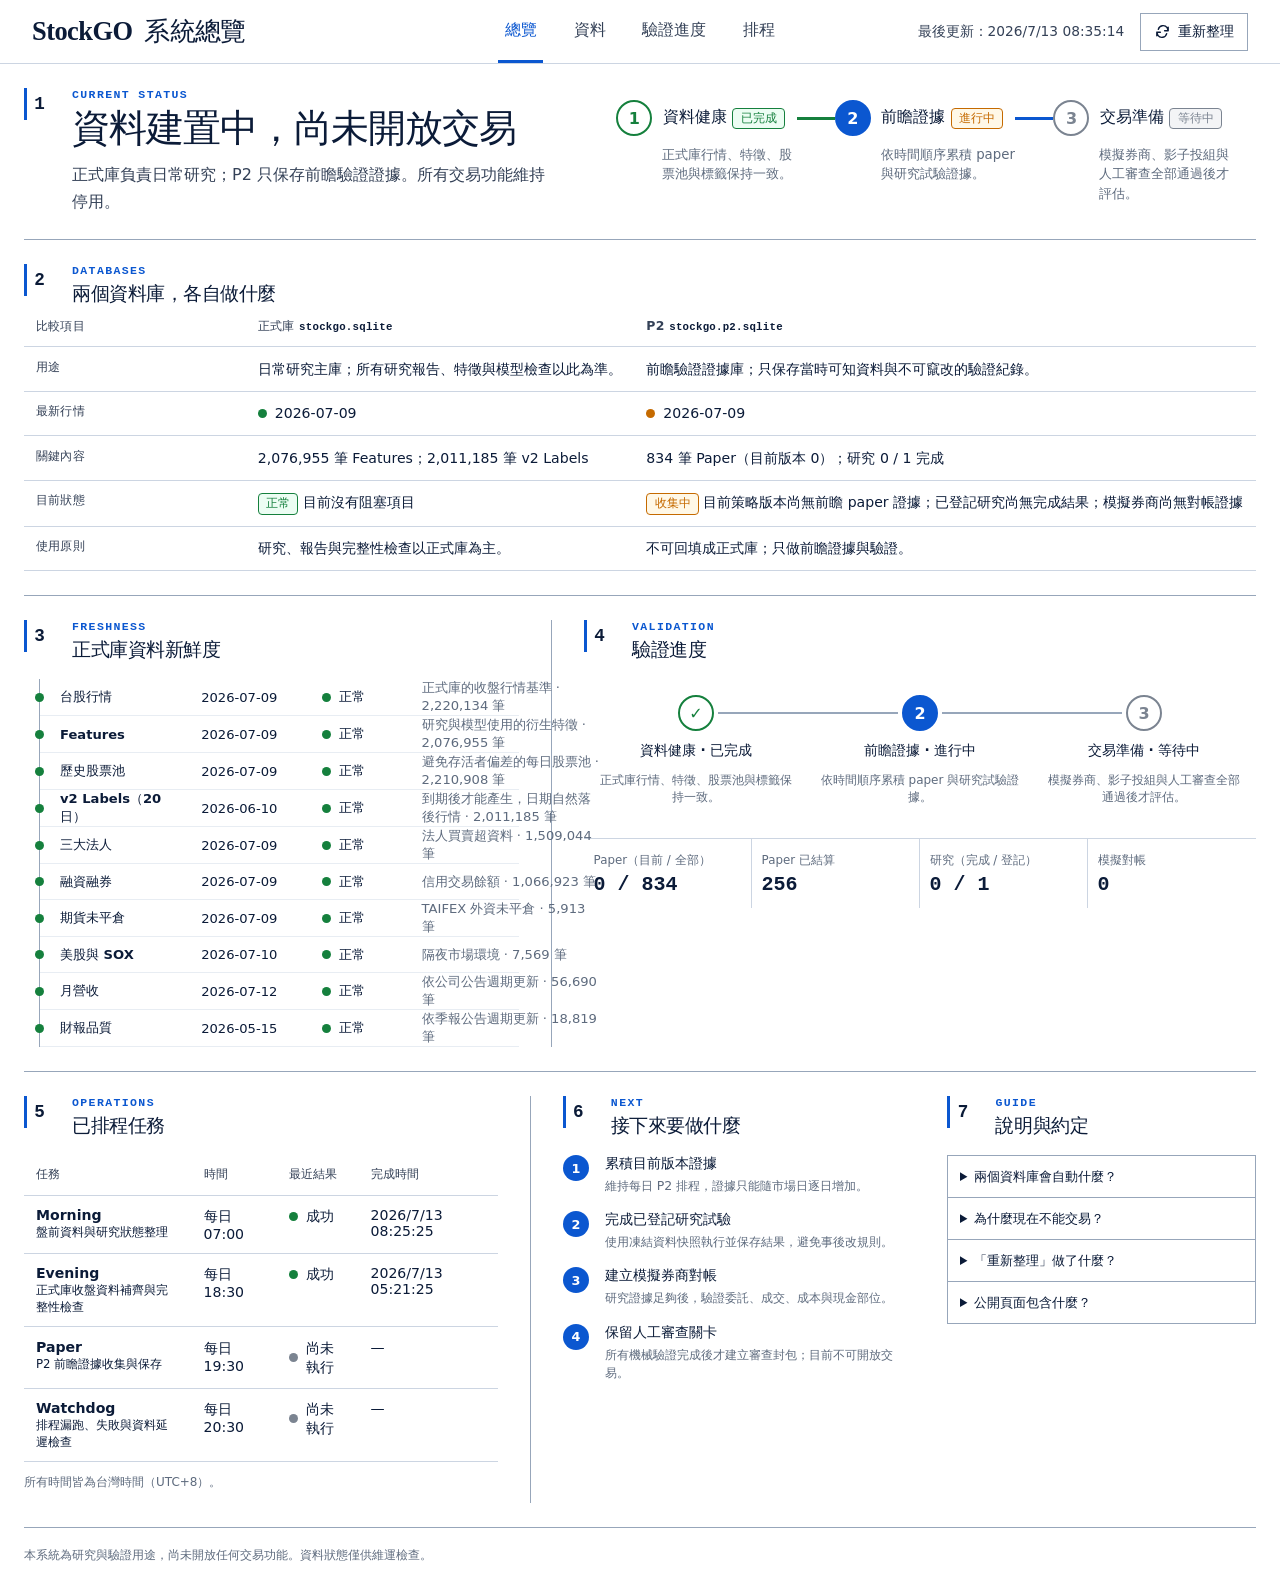
==== index.html @ 458c251a "publish StockGO aggregate status dashboard" ====
<!doctype html>
<html lang="zh-Hant">
<head>
  <meta charset="utf-8">
  <meta name="viewport" content="width=device-width, initial-scale=1">
  <meta name="color-scheme" content="light">
  <meta name="robots" content="noindex,nofollow">
  <meta http-equiv="Content-Security-Policy" content="default-src 'self'; script-src 'self'; style-src 'self'; img-src 'self' data:; object-src 'none'; base-uri 'none'">
  <meta name="description" content="StockGO 資料、驗證與排程狀態總覽。">
  <title>StockGO 系統總覽</title>
  <link rel="stylesheet" href="styles.css">
</head>
<body>
  <header class="site-header">
    <a class="brand" href="#top" aria-label="回到頂端">StockGO <span>系統總覽</span></a>
    <nav aria-label="頁面導覽">
      <a class="active" href="#overview">總覽</a>
      <a href="#data">資料</a>
      <a href="#validation">驗證進度</a>
      <a href="#schedule">排程</a>
    </nav>
    <div class="header-meta">
      <span id="updated-at">最後更新：讀取中</span>
      <button id="reload" type="button" aria-label="重新整理頁面">
        <svg viewBox="0 0 24 24" aria-hidden="true"><path d="M20 6v5h-5M4 18v-5h5M6.1 9A7 7 0 0 1 18.5 6.5L20 11M4 13l1.5 4.5A7 7 0 0 0 17.9 15"/></svg>
        重新整理
      </button>
    </div>
  </header>

  <main id="top">
    <section id="overview" class="hero section-rule" aria-labelledby="headline">
      <div class="hero-copy">
        <p class="section-number">1</p>
        <div>
          <p class="eyebrow">CURRENT STATUS</p>
          <h1 id="headline">資料讀取中</h1>
          <p id="summary" class="lead">正在整理正式庫與 P2 驗證庫狀態。</p>
        </div>
      </div>
      <ol id="stage-summary" class="stage-summary" aria-label="三階段進度"></ol>
    </section>

    <section id="data" class="section-rule">
      <div class="section-heading">
        <p class="section-number">2</p>
        <div><p class="eyebrow">DATABASES</p><h2>兩個資料庫，各自做什麼</h2></div>
      </div>
      <div class="table-wrap">
        <table class="compare-table">
          <thead><tr><th>比較項目</th><th>正式庫 <code>stockgo.sqlite</code></th><th>P2 <code>stockgo.p2.sqlite</code></th></tr></thead>
          <tbody id="database-comparison"></tbody>
        </table>
      </div>
    </section>

    <section class="split section-rule">
      <div>
        <div class="section-heading compact">
          <p class="section-number">3</p>
          <div><p class="eyebrow">FRESHNESS</p><h2>正式庫資料新鮮度</h2></div>
        </div>
        <div id="freshness-list" class="freshness-list"></div>
      </div>
      <div id="validation">
        <div class="section-heading compact">
          <p class="section-number">4</p>
          <div><p class="eyebrow">VALIDATION</p><h2>驗證進度</h2></div>
        </div>
        <ol id="validation-path" class="validation-path"></ol>
        <div id="evidence-metrics" class="evidence-metrics"></div>
      </div>
    </section>

    <section class="bottom-grid section-rule">
      <div id="schedule">
        <div class="section-heading compact">
          <p class="section-number">5</p>
          <div><p class="eyebrow">OPERATIONS</p><h2>已排程任務</h2></div>
        </div>
        <div class="table-wrap">
          <table>
            <thead><tr><th>任務</th><th>時間</th><th>最近結果</th><th>完成時間</th></tr></thead>
            <tbody id="operation-list"></tbody>
          </table>
        </div>
        <p class="table-note">所有時間皆為台灣時間（UTC+8）。</p>
      </div>
      <div>
        <div class="section-heading compact">
          <p class="section-number">6</p>
          <div><p class="eyebrow">NEXT</p><h2>接下來要做什麼</h2></div>
        </div>
        <ol id="next-actions" class="next-actions"></ol>
      </div>
      <aside>
        <div class="section-heading compact">
          <p class="section-number">7</p>
          <div><p class="eyebrow">GUIDE</p><h2>說明與約定</h2></div>
        </div>
        <details><summary>兩個資料庫會自動什麼？</summary><p>正式庫做研究與報告；P2 只記錄當下可知的前瞻證據，兩者不互相覆蓋。</p></details>
        <details><summary>為什麼現在不能交易？</summary><p>資料完整不等於策略有效。還必須完成前瞻證據、研究試驗、模擬券商與人工審查。</p></details>
        <details><summary>「重新整理」做了什麼？</summary><p>只重新載入已公開的靜態狀態，不會執行資料庫更新或下單。</p></details>
        <details><summary>公開頁面包含什麼？</summary><p id="public-policy">只包含彙總狀態；不公開資料庫、憑證、持倉或策略參數。</p></details>
      </aside>
    </section>
  </main>

  <footer>本系統為研究與驗證用途，尚未開放任何交易功能。資料狀態僅供維運檢查。</footer>
  <noscript><p class="noscript">請啟用 JavaScript 以顯示狀態資料。</p></noscript>
  <script src="data/status.js"></script>
  <script src="app.js"></script>
</body>
</html>
---- styles.css ----
:root {
  --ink: #0b1b38;
  --muted: #5e6b7e;
  --line: #ccd5e2;
  --line-strong: #97a6ba;
  --blue: #0b57d0;
  --blue-soft: #eef4ff;
  --green: #15803d;
  --green-soft: #ecfdf3;
  --amber: #c56a00;
  --amber-soft: #fff8e7;
  --red: #c62828;
  --red-soft: #fff0f0;
  --gray: #7b8491;
  --surface: #ffffff;
  --max: 1500px;
  font-family: Inter, ui-sans-serif, system-ui, -apple-system, "Segoe UI", "Noto Sans TC", sans-serif;
  color: var(--ink);
  background: var(--surface);
  font-synthesis: none;
}

* { box-sizing: border-box; }
html { scroll-behavior: smooth; }
body { margin: 0; background: #fff; color: var(--ink); }
button, summary { font: inherit; }
a { color: inherit; }

.site-header {
  min-height: 64px;
  padding: 0 2rem;
  border-bottom: 1px solid var(--line);
  display: grid;
  grid-template-columns: minmax(250px, 1fr) auto minmax(380px, 1fr);
  align-items: center;
  gap: 2rem;
  position: sticky;
  top: 0;
  background: rgba(255,255,255,.97);
  z-index: 10;
}

.brand { font-family: Georgia, "Noto Serif TC", serif; font-size: 1.65rem; font-weight: 700; text-decoration: none; letter-spacing: -.02em; }
.brand span { font-family: inherit; margin-left: .35rem; }
nav { align-self: stretch; display: flex; align-items: stretch; gap: 1.5rem; }
nav a { display: grid; place-items: center; padding: 0 .4rem; text-decoration: none; color: #344157; border-bottom: 3px solid transparent; }
nav a:hover, nav a.active { color: var(--blue); border-color: var(--blue); }
.header-meta { display: flex; justify-content: flex-end; align-items: center; gap: 1rem; color: #344157; font-size: .86rem; }
#reload { border: 1px solid var(--line-strong); background: #fff; color: var(--ink); min-height: 38px; padding: .45rem .8rem; display: inline-flex; gap: .45rem; align-items: center; cursor: pointer; }
#reload:hover { border-color: var(--blue); color: var(--blue); }
#reload svg { width: 17px; fill: none; stroke: currentColor; stroke-width: 2; stroke-linecap: round; stroke-linejoin: round; }

main { max-width: var(--max); margin: 0 auto; padding: 0 1.5rem; }
section { scroll-margin-top: 80px; }
.section-rule { border-bottom: 1px solid var(--line-strong); padding: 1.5rem 0; }
.section-heading, .hero-copy { display: flex; gap: 1rem; align-items: flex-start; }
.section-heading.compact { margin-bottom: 1rem; }
.section-number { flex: 0 0 32px; margin: 0; padding-left: .45rem; border-left: 3px solid var(--blue); font: 700 1.1rem/2rem ui-monospace, SFMono-Regular, Consolas, monospace; }
.eyebrow { margin: 0 0 .2rem; color: var(--blue); font: 700 .72rem/1.2 ui-monospace, SFMono-Regular, Consolas, monospace; letter-spacing: .12em; }
h1, h2 { margin: 0; letter-spacing: -.025em; }
h1 { font-size: clamp(1.65rem, 3vw, 2.45rem); line-height: 1.18; }
h2 { font-size: 1.18rem; }
.lead { color: #344157; margin: .65rem 0 0; line-height: 1.7; }

.hero { display: grid; grid-template-columns: minmax(420px, .9fr) minmax(600px, 1.1fr); gap: 2.5rem; align-items: center; min-height: 142px; }
.stage-summary { list-style: none; padding: 0; margin: 0; display: grid; grid-template-columns: repeat(3, 1fr); }
.stage-summary li { position: relative; padding: 0 1rem; min-height: 82px; }
.stage-summary li:not(:last-child)::after { content: ""; position: absolute; height: 3px; background: var(--line-strong); top: 17px; left: calc(50% + 22px); right: calc(-50% + 22px); }
.stage-summary li.complete:not(:last-child)::after { background: var(--green); }
.stage-summary li.in_progress:not(:last-child)::after { background: var(--blue); }
.stage-title { position: relative; z-index: 2; display: flex; align-items: center; gap: .65rem; width: fit-content; padding-right: .75rem; background: #fff; font-weight: 700; }
.stage-index { width: 36px; height: 36px; display: inline-grid; place-items: center; border-radius: 50%; border: 2px solid var(--gray); background: #fff; color: var(--gray); font-weight: 800; z-index: 1; }
.complete .stage-index { color: var(--green); border-color: var(--green); }
.in_progress .stage-index { color: #fff; border-color: var(--blue); background: var(--blue); }
.stage-summary small { display: block; margin: .55rem 0 0 46px; color: var(--muted); line-height: 1.45; }

.table-wrap { width: 100%; overflow-x: auto; }
table { width: 100%; border-collapse: collapse; font-size: .88rem; }
th, td { padding: .7rem .75rem; text-align: left; border-bottom: 1px solid var(--line); vertical-align: top; }
th { color: #344157; font-size: .78rem; letter-spacing: .02em; }
code { color: var(--ink); font-size: .86em; }
.compare-table th:first-child, .compare-table td:first-child { width: 18%; }
.compare-table td { line-height: 1.5; }
.status-line { display: inline-flex; gap: .5rem; align-items: center; }
.dot { width: 9px; height: 9px; border-radius: 50%; flex: 0 0 auto; background: var(--gray); }
.dot.current, .dot.complete, .dot.success { background: var(--green); }
.dot.building, .dot.collecting, .dot.in_progress, .dot.running, .dot.delayed { background: var(--amber); }
.dot.failed, .dot.missing { background: var(--red); }
.dot.waiting, .dot.not_run { background: var(--gray); }
.badge { display: inline-flex; align-items: center; border: 1px solid currentColor; padding: .12rem .45rem; border-radius: 4px; font-size: .72rem; line-height: 1.35; }
.badge.current, .badge.complete, .badge.success { color: var(--green); background: var(--green-soft); }
.badge.building, .badge.collecting, .badge.in_progress, .badge.running, .badge.delayed { color: var(--amber); background: var(--amber-soft); }
.badge.failed, .badge.missing { color: var(--red); background: var(--red-soft); }
.badge.waiting, .badge.not_run { color: var(--gray); background: #f3f4f6; }

.split { display: grid; grid-template-columns: .88fr 1.12fr; gap: 2rem; }
.split > *, .bottom-grid > * { min-width: 0; }
.split > div:first-child { padding-right: 2rem; border-right: 1px solid var(--line-strong); }
.freshness-list { border-left: 1px solid var(--line-strong); margin-left: 15px; }
.freshness-row { position: relative; display: grid; grid-template-columns: minmax(130px, 1fr) 110px 88px minmax(180px, 1.5fr); gap: .7rem; align-items: center; min-height: 36px; padding-left: 20px; border-bottom: 1px solid #e8edf3; font-size: .82rem; }
.freshness-row::before { content: ""; position: absolute; left: -5px; width: 9px; height: 9px; border-radius: 50%; background: var(--gray); }
.freshness-row.current::before { background: var(--green); }
.freshness-row.delayed::before { background: var(--amber); }
.freshness-row.missing::before { background: var(--red); }
.freshness-row .note { color: var(--muted); }

.validation-path { list-style: none; margin: 2rem 0 1rem; padding: 0; display: grid; grid-template-columns: repeat(3, 1fr); }
.validation-path li { position: relative; text-align: center; padding: 0 .75rem; }
.validation-path li:not(:last-child)::after { content: ""; position: absolute; top: 17px; left: calc(50% + 22px); right: calc(-50% + 22px); height: 2px; background: var(--line-strong); }
.validation-path .stage-index { margin: 0 auto .65rem; position: relative; }
.validation-path strong { display: block; font-size: .86rem; }
.validation-path p { color: var(--muted); font-size: .75rem; line-height: 1.45; }
.evidence-metrics { margin-top: 1.25rem; border-top: 1px solid var(--line); display: grid; grid-template-columns: repeat(4, 1fr); }
.metric { padding: .85rem .6rem; border-right: 1px solid var(--line); }
.metric:last-child { border-right: 0; }
.metric span { display: block; color: var(--muted); font-size: .74rem; }
.metric strong { display: block; margin-top: .35rem; font: 700 1.25rem/1 ui-monospace, SFMono-Regular, Consolas, monospace; }

.bottom-grid { display: grid; grid-template-columns: 1.15fr .8fr .7fr; gap: 2rem; }
.bottom-grid > div:not(:last-of-type) { padding-right: 2rem; border-right: 1px solid var(--line-strong); }
.table-note { color: var(--muted); font-size: .75rem; }
.next-actions { list-style: none; padding: 0; margin: 0; counter-reset: actions; }
.next-actions li { counter-increment: actions; display: grid; grid-template-columns: 30px 1fr; gap: .75rem; margin-bottom: 1rem; }
.next-actions li::before { content: counter(actions); width: 26px; height: 26px; display: grid; place-items: center; background: var(--blue); color: #fff; border-radius: 50%; font-weight: 700; font-size: .8rem; }
.next-actions strong { display: block; font-size: .86rem; }
.next-actions p { margin: .25rem 0 0; color: var(--muted); font-size: .78rem; line-height: 1.45; }
details { border: 1px solid var(--line-strong); border-bottom: 0; }
details:last-child { border-bottom: 1px solid var(--line-strong); }
summary { cursor: pointer; padding: .72rem; font-size: .82rem; font-weight: 600; }
details p { margin: 0; padding: 0 .72rem .8rem; color: var(--muted); font-size: .78rem; line-height: 1.55; }

footer { max-width: var(--max); margin: 0 auto; padding: 1.2rem 1.5rem 2rem; color: var(--muted); font-size: .76rem; }
.noscript { position: fixed; inset: auto 1rem 1rem; background: var(--red-soft); color: var(--red); padding: 1rem; border: 1px solid var(--red); }

@media (max-width: 1100px) {
  .site-header { grid-template-columns: 1fr auto; }
  nav { display: none; }
  .hero { grid-template-columns: 1fr; }
  .split { grid-template-columns: 1fr; }
  .split > div:first-child { padding-right: 0; padding-bottom: 1.5rem; border-right: 0; border-bottom: 1px solid var(--line-strong); }
  .bottom-grid { grid-template-columns: 1fr 1fr; }
  .bottom-grid > div:first-child { grid-column: 1 / -1; padding-right: 0; padding-bottom: 1.5rem; border-right: 0; border-bottom: 1px solid var(--line-strong); }
}

@media (max-width: 700px) {
  .site-header { position: static; grid-template-columns: 1fr; gap: .7rem; padding: 1rem; }
  .header-meta { justify-content: space-between; flex-wrap: wrap; }
  main { padding: 0 1rem; }
  .section-rule { padding: 1.2rem 0; }
  .hero { min-height: 0; gap: 1.5rem; }
  .stage-summary { grid-template-columns: 1fr; gap: .8rem; }
  .stage-summary li { min-height: 0; padding: 0; }
  .stage-summary li::after { display: none; }
  .stage-summary small { margin-left: 46px; }
  .freshness-row { grid-template-columns: 1fr auto; padding: .55rem 0 .55rem 20px; }
  .freshness-row .note { grid-column: 1 / -1; }
  .validation-path { grid-template-columns: 1fr; gap: .9rem; margin-top: 1rem; }
  .validation-path li { text-align: left; display: grid; grid-template-columns: 42px 1fr; column-gap: .7rem; }
  .validation-path li::after { display: none; }
  .validation-path .stage-index { grid-row: 1 / 3; }
  .validation-path p { margin: .35rem 0; }
  .evidence-metrics { grid-template-columns: 1fr 1fr; }
  .metric:nth-child(2) { border-right: 0; }
  .bottom-grid { grid-template-columns: 1fr; }
  .bottom-grid > div, .bottom-grid > div:not(:last-of-type) { grid-column: auto; padding: 0 0 1.4rem; border-right: 0; border-bottom: 1px solid var(--line-strong); }
  th, td { white-space: nowrap; }
}
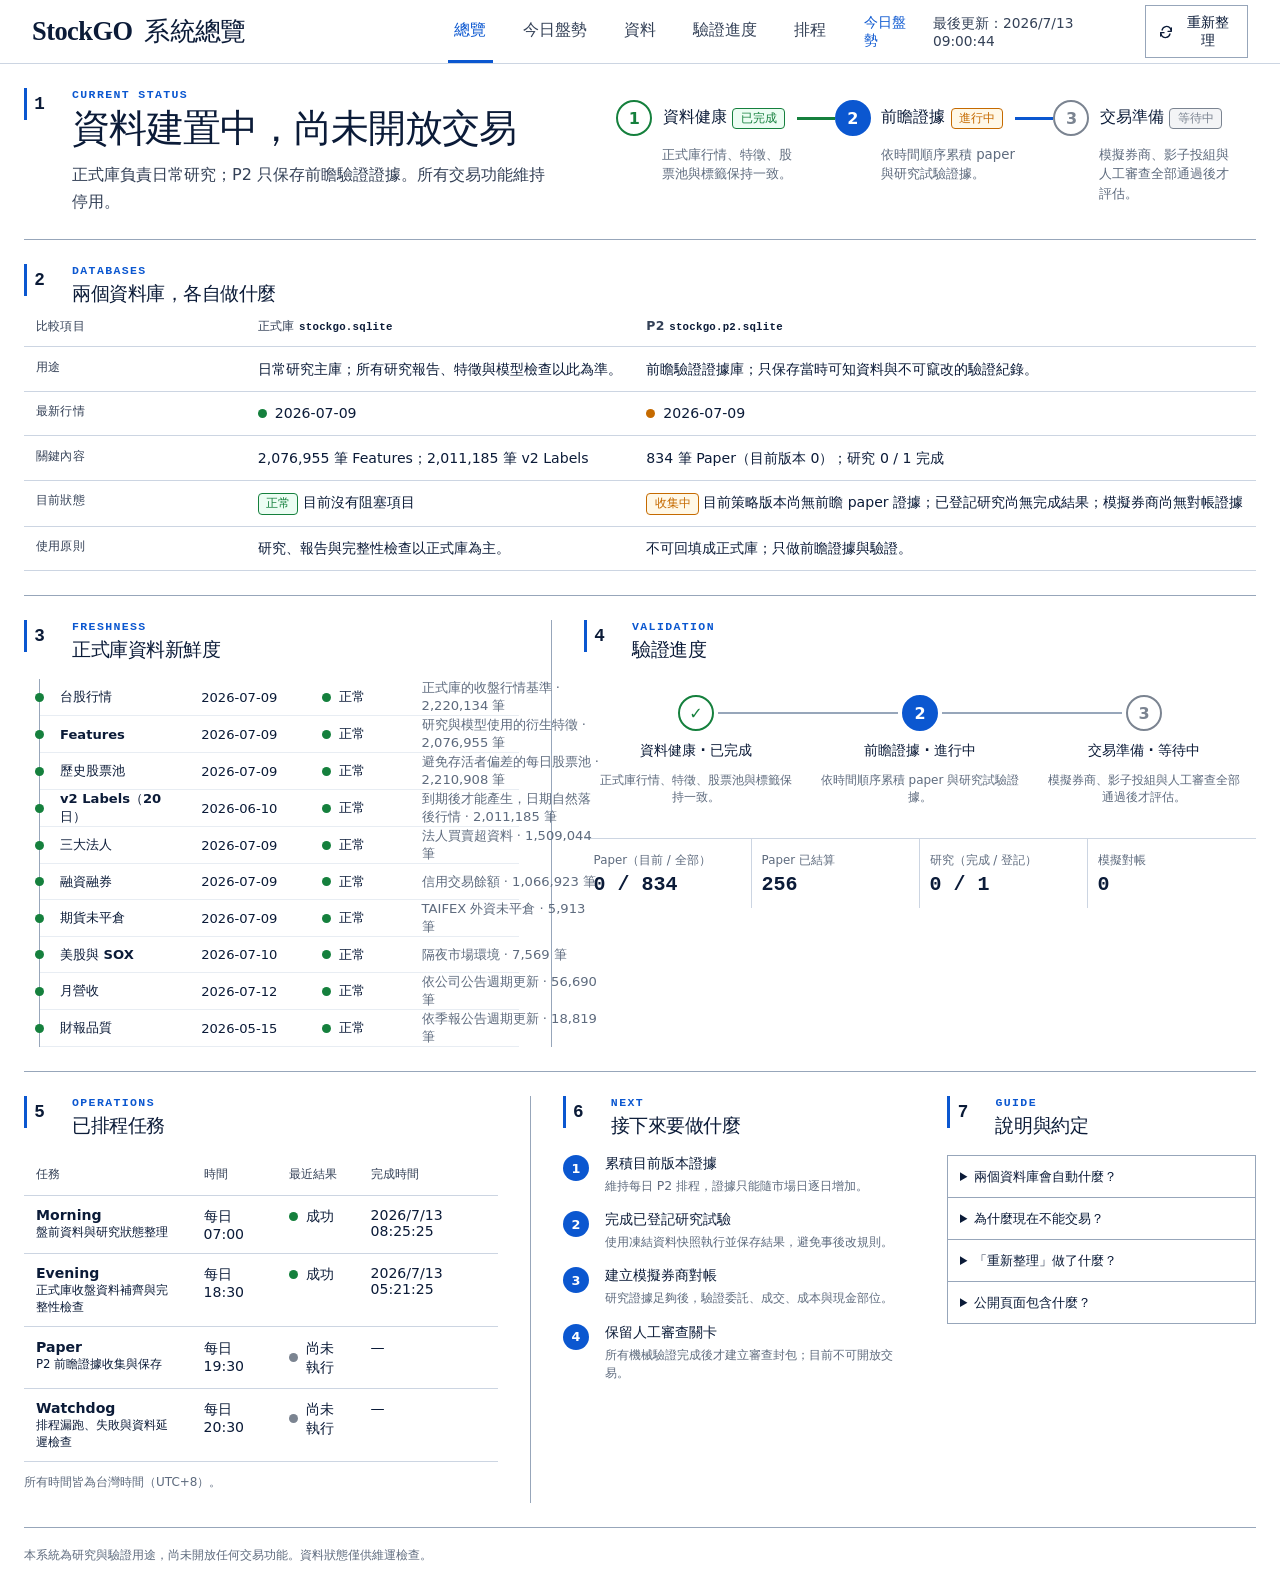
==== commit 656873a4: "add live daily market report" ====
--- a/index.html
+++ b/index.html
@@ -15,11 +15,13 @@
     <a class="brand" href="#top" aria-label="回到頂端">StockGO <span>系統總覽</span></a>
     <nav aria-label="頁面導覽">
       <a class="active" href="#overview">總覽</a>
+      <a href="market.html">今日盤勢</a>
       <a href="#data">資料</a>
       <a href="#validation">驗證進度</a>
       <a href="#schedule">排程</a>
     </nav>
     <div class="header-meta">
+      <a class="page-link" href="market.html">今日盤勢</a>
       <span id="updated-at">最後更新：讀取中</span>
       <button id="reload" type="button" aria-label="重新整理頁面">
         <svg viewBox="0 0 24 24" aria-hidden="true"><path d="M20 6v5h-5M4 18v-5h5M6.1 9A7 7 0 0 1 18.5 6.5L20 11M4 13l1.5 4.5A7 7 0 0 0 17.9 15"/></svg>
--- a/styles.css
+++ b/styles.css
@@ -25,6 +25,8 @@
 body { margin: 0; background: #fff; color: var(--ink); }
 button, summary { font: inherit; }
 a { color: inherit; }
+.page-link { color: var(--blue); text-decoration: none; font-weight: 700; }
+.page-link:hover { text-decoration: underline; }
 
 .site-header {
   min-height: 64px;
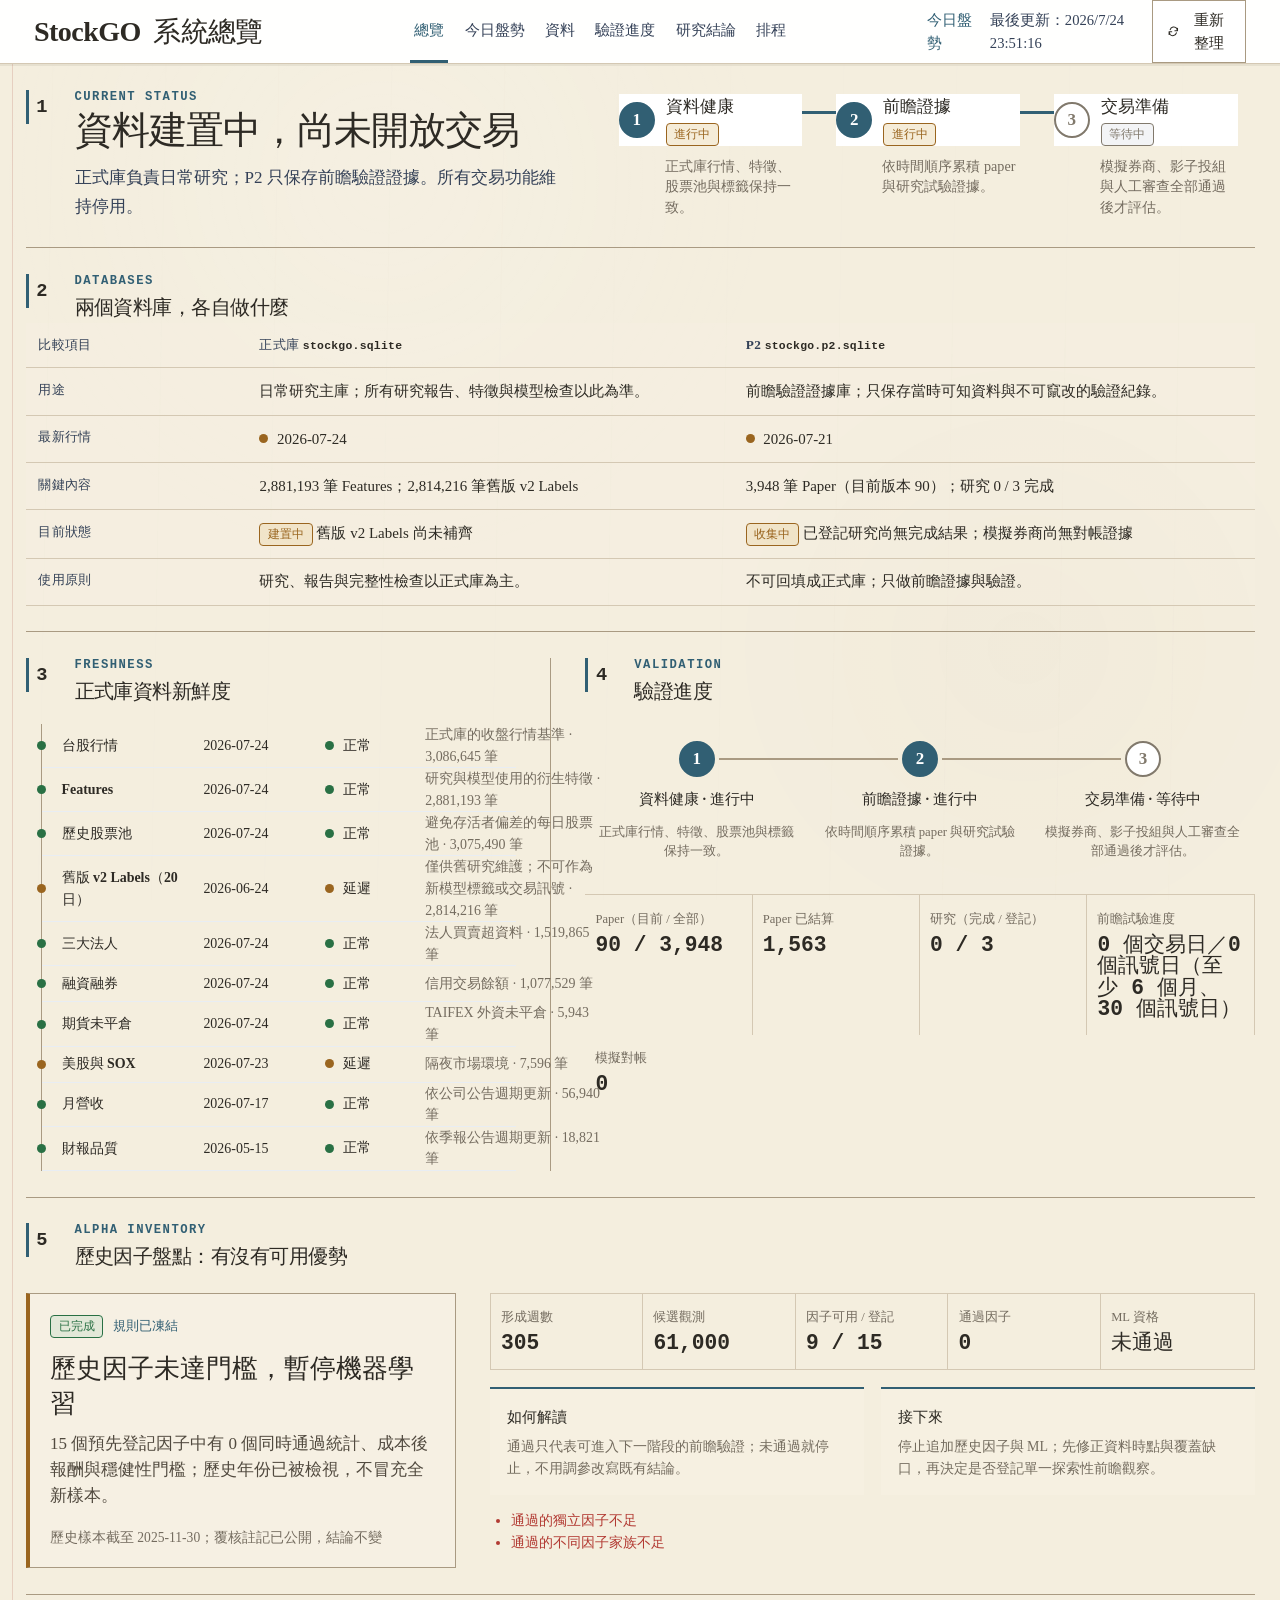
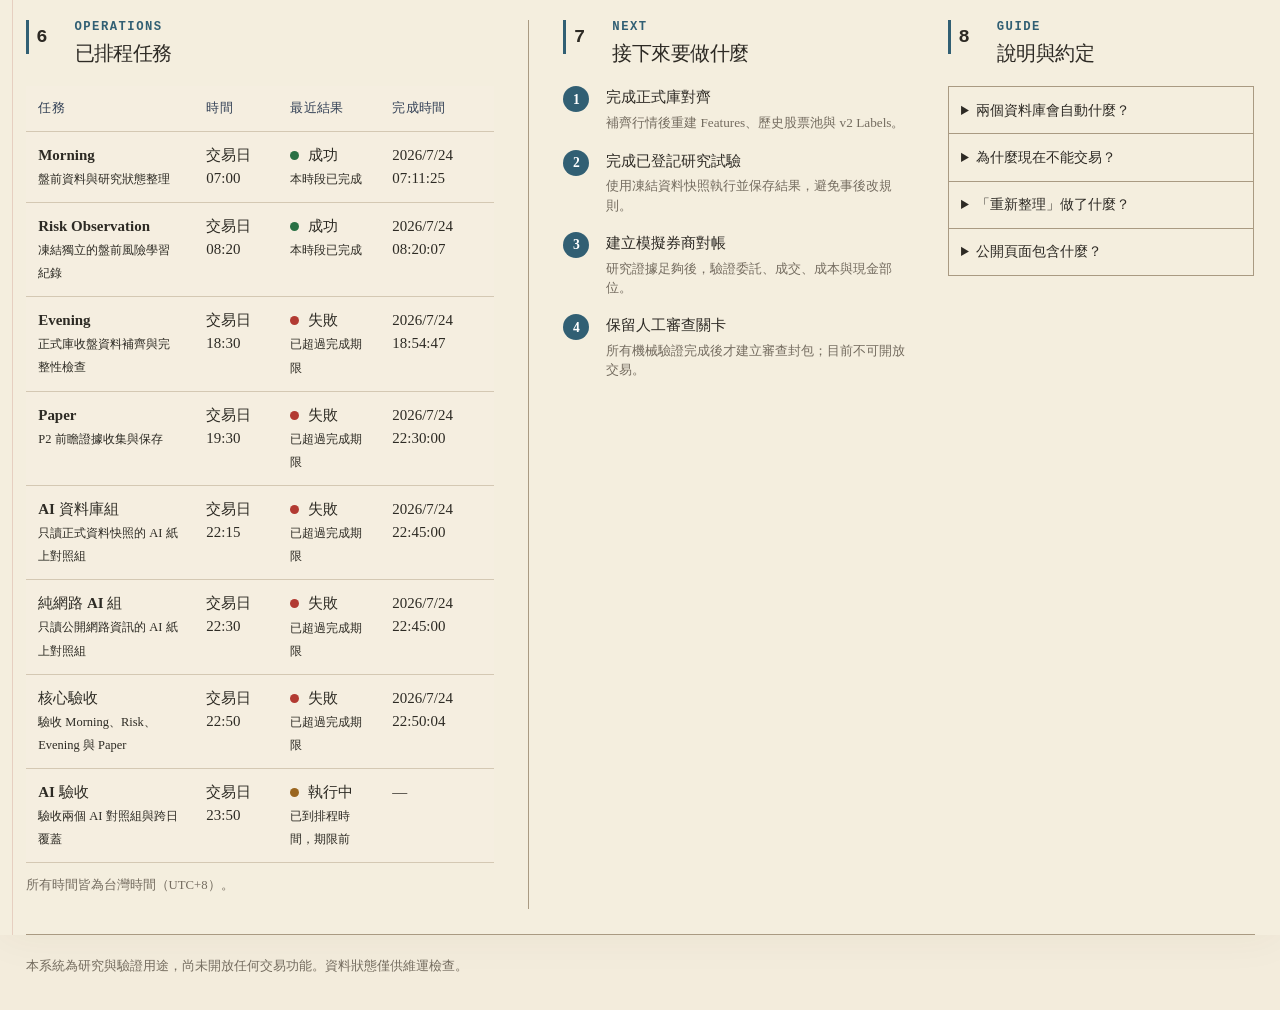
==== commit ba017e36: "chore: refresh market snapshot" ====
--- a/index.html
+++ b/index.html
@@ -8,7 +8,7 @@
   <meta http-equiv="Content-Security-Policy" content="default-src 'self'; script-src 'self'; style-src 'self'; img-src 'self' data:; object-src 'none'; base-uri 'none'">
   <meta name="description" content="StockGO 資料、驗證與排程狀態總覽。">
   <title>StockGO 系統總覽</title>
-  <link rel="stylesheet" href="styles.css">
+  <link rel="stylesheet" href="styles.css?v=paper-ledger-20260719-alpha3">
 </head>
 <body>
   <header class="site-header">
@@ -18,6 +18,7 @@
       <a href="market.html">今日盤勢</a>
       <a href="#data">資料</a>
       <a href="#validation">驗證進度</a>
+      <a href="#alpha">研究結論</a>
       <a href="#schedule">排程</a>
     </nav>
     <div class="header-meta">
@@ -74,10 +75,33 @@
       </div>
     </section>
 
+    <section id="alpha" class="section-rule" aria-labelledby="alpha-heading">
+      <div class="section-heading">
+        <p class="section-number">5</p>
+        <div><p class="eyebrow">ALPHA INVENTORY</p><h2 id="alpha-heading">歷史因子盤點：有沒有可用優勢</h2></div>
+      </div>
+      <div class="alpha-grid">
+        <article class="alpha-verdict">
+          <div id="alpha-status-line" class="alpha-status-line"></div>
+          <h3 id="alpha-conclusion">研究結論讀取中</h3>
+          <p id="alpha-explanation">正在讀取凍結的歷史評估摘要。</p>
+          <p id="alpha-as-of" class="alpha-as-of"></p>
+        </article>
+        <div>
+          <div id="alpha-metrics" class="evidence-metrics alpha-metrics"></div>
+          <div class="alpha-guidance">
+            <div><strong>如何解讀</strong><p>通過只代表可進入下一階段的前瞻驗證；未通過就停止，不用調參改寫既有結論。</p></div>
+            <div><strong>接下來</strong><p id="alpha-next-action">等待研究摘要。</p></div>
+          </div>
+          <ul id="alpha-blockers" class="alpha-blockers"></ul>
+        </div>
+      </div>
+    </section>
+
     <section class="bottom-grid section-rule">
       <div id="schedule">
         <div class="section-heading compact">
-          <p class="section-number">5</p>
+          <p class="section-number">6</p>
           <div><p class="eyebrow">OPERATIONS</p><h2>已排程任務</h2></div>
         </div>
         <div class="table-wrap">
@@ -90,14 +114,14 @@
       </div>
       <div>
         <div class="section-heading compact">
-          <p class="section-number">6</p>
+          <p class="section-number">7</p>
           <div><p class="eyebrow">NEXT</p><h2>接下來要做什麼</h2></div>
         </div>
         <ol id="next-actions" class="next-actions"></ol>
       </div>
       <aside>
         <div class="section-heading compact">
-          <p class="section-number">7</p>
+          <p class="section-number">8</p>
           <div><p class="eyebrow">GUIDE</p><h2>說明與約定</h2></div>
         </div>
         <details><summary>兩個資料庫會自動什麼？</summary><p>正式庫做研究與報告；P2 只記錄當下可知的前瞻證據，兩者不互相覆蓋。</p></details>
@@ -110,7 +134,7 @@
 
   <footer>本系統為研究與驗證用途，尚未開放任何交易功能。資料狀態僅供維運檢查。</footer>
   <noscript><p class="noscript">請啟用 JavaScript 以顯示狀態資料。</p></noscript>
-  <script src="data/status.js"></script>
-  <script src="app.js"></script>
+  <script src="data/status.js?v=9ebd8845487e"></script>
+  <script src="app.js?v=alpha-ops-20260719-3"></script>
 </body>
 </html>
--- a/styles.css
+++ b/styles.css
@@ -20,9 +20,109 @@
   font-synthesis: none;
 }
 
+/* Paper ledger theme: restores the original editorial character while keeping
+   the current dashboard structure and data. */
+:root {
+  --ink: #2d2a24;
+  --muted: #746c5f;
+  --line: #d4c8b3;
+  --line-strong: #a99a82;
+  --blue: #315f73;
+  --blue-soft: rgba(207, 222, 221, .48);
+  --green: #297044;
+  --green-soft: rgba(211, 226, 207, .56);
+  --amber: #9a651f;
+  --amber-soft: rgba(235, 218, 177, .5);
+  --red: #b23a32;
+  --red-soft: rgba(234, 204, 194, .52);
+  --gray: #81796c;
+  --surface: #f3ecdc;
+  --paper: #f3ecdc;
+  --paper-light: #f8f2e6;
+  font-family: Georgia, "Noto Serif TC", "Songti TC", "PMingLiU", serif;
+  color: var(--ink);
+  background-color: var(--paper);
+}
+
+html {
+  background-color: var(--paper);
+  background-image:
+    radial-gradient(ellipse at 18% 12%, rgba(255,255,255,.46) 0 1px, transparent 2px),
+    radial-gradient(ellipse at 78% 36%, rgba(95,76,48,.07) 0 .8px, transparent 1.8px),
+    repeating-linear-gradient(7deg, rgba(88,70,42,.025) 0, rgba(88,70,42,.025) 1px, transparent 1px, transparent 5px),
+    linear-gradient(96deg, rgba(255,255,255,.18), transparent 32%, rgba(112,87,51,.035) 68%, transparent);
+  background-size: 31px 29px, 37px 41px, 100% 7px, 100% 100%;
+  background-attachment: fixed;
+}
+
+body {
+  position: relative;
+  min-height: 100vh;
+  background: transparent;
+  color: var(--ink);
+}
+
+body::before {
+  content: "";
+  position: fixed;
+  inset: 0;
+  z-index: -1;
+  pointer-events: none;
+  opacity: .48;
+  background:
+    repeating-linear-gradient(91deg, transparent 0 53px, rgba(82,62,36,.025) 54px, transparent 55px 113px),
+    radial-gradient(circle at 30% 20%, rgba(255,255,255,.24), transparent 34%),
+    radial-gradient(circle at 80% 72%, rgba(124,94,53,.055), transparent 28%);
+}
+
+.site-header {
+  border-color: var(--line-strong);
+  background: rgba(243, 236, 220, .94);
+  box-shadow: 0 2px 0 rgba(82, 64, 41, .08);
+  backdrop-filter: blur(6px);
+}
+
+.brand, h1, h2, h3 { font-family: Georgia, "Noto Serif TC", "Songti TC", "PMingLiU", serif; }
+nav a, .header-meta, .lead, th { color: #514a3f; }
+
+main {
+  position: relative;
+  background: rgba(248, 242, 230, .28);
+  box-shadow: 0 0 44px rgba(76, 57, 34, .055);
+}
+
+main::before {
+  content: "";
+  position: absolute;
+  top: 0;
+  bottom: 0;
+  left: 12px;
+  width: 1px;
+  background: rgba(165, 67, 55, .18);
+  pointer-events: none;
+}
+
+.section-rule, th, td, .freshness-row, .analysis-item,
+.watchpoint-list li, .source-item, details { border-color: var(--line); }
+.section-rule { border-bottom-color: var(--line-strong); }
+
+#reload, #market-reload, .filter-button, .candidate-filter,
+.stage-title, .stage-index, .factor-tag, .risk-tag {
+  background-color: rgba(248, 242, 230, .82);
+}
+
+table { background: rgba(248, 242, 230, .16); }
+tbody tr:hover { background: rgba(222, 211, 190, .34) !important; }
+.badge.waiting, .badge.not_run, .decision-label { background-color: rgba(224, 215, 198, .56); }
+
+@media (max-width: 700px) {
+  main::before { left: 4px; }
+  .site-header { background: rgba(243, 236, 220, .97); }
+}
+
 * { box-sizing: border-box; }
-html { scroll-behavior: smooth; }
-body { margin: 0; background: #fff; color: var(--ink); }
+html { scroll-behavior: smooth; font-size: 17px; }
+body { margin: 0; background: transparent; color: var(--ink); line-height: 1.55; }
 button, summary { font: inherit; }
 a { color: inherit; }
 .page-link { color: var(--blue); text-decoration: none; font-weight: 700; }
@@ -33,19 +133,19 @@
   padding: 0 2rem;
   border-bottom: 1px solid var(--line);
   display: grid;
-  grid-template-columns: minmax(250px, 1fr) auto minmax(380px, 1fr);
+  grid-template-columns: minmax(220px, .9fr) minmax(500px, auto) minmax(300px, .8fr);
   align-items: center;
-  gap: 2rem;
+  gap: 1rem;
   position: sticky;
   top: 0;
   background: rgba(255,255,255,.97);
   z-index: 10;
 }
 
-.brand { font-family: Georgia, "Noto Serif TC", serif; font-size: 1.65rem; font-weight: 700; text-decoration: none; letter-spacing: -.02em; }
+.brand { font-family: Georgia, "Noto Serif TC", serif; font-size: 1.65rem; font-weight: 700; text-decoration: none; letter-spacing: -.02em; white-space: nowrap; }
 .brand span { font-family: inherit; margin-left: .35rem; }
-nav { align-self: stretch; display: flex; align-items: stretch; gap: 1.5rem; }
-nav a { display: grid; place-items: center; padding: 0 .4rem; text-decoration: none; color: #344157; border-bottom: 3px solid transparent; }
+nav { align-self: stretch; display: flex; align-items: stretch; gap: .7rem; }
+nav a { display: grid; place-items: center; padding: 0 .25rem; text-decoration: none; color: #344157; border-bottom: 3px solid transparent; font-size: .9rem; white-space: nowrap; }
 nav a:hover, nav a.active { color: var(--blue); border-color: var(--blue); }
 .header-meta { display: flex; justify-content: flex-end; align-items: center; gap: 1rem; color: #344157; font-size: .86rem; }
 #reload { border: 1px solid var(--line-strong); background: #fff; color: var(--ink); min-height: 38px; padding: .45rem .8rem; display: inline-flex; gap: .45rem; align-items: center; cursor: pointer; }
@@ -86,14 +186,14 @@
 .status-line { display: inline-flex; gap: .5rem; align-items: center; }
 .dot { width: 9px; height: 9px; border-radius: 50%; flex: 0 0 auto; background: var(--gray); }
 .dot.current, .dot.complete, .dot.success { background: var(--green); }
-.dot.building, .dot.collecting, .dot.in_progress, .dot.running, .dot.delayed { background: var(--amber); }
-.dot.failed, .dot.missing { background: var(--red); }
-.dot.waiting, .dot.not_run { background: var(--gray); }
+.dot.building, .dot.collecting, .dot.in_progress, .dot.running, .dot.delayed, .dot.pending { background: var(--amber); }
+.dot.failed, .dot.missing, .dot.missed { background: var(--red); }
+.dot.waiting, .dot.not_run, .dot.upcoming, .dot.stale, .dot.unavailable { background: var(--gray); }
 .badge { display: inline-flex; align-items: center; border: 1px solid currentColor; padding: .12rem .45rem; border-radius: 4px; font-size: .72rem; line-height: 1.35; }
 .badge.current, .badge.complete, .badge.success { color: var(--green); background: var(--green-soft); }
-.badge.building, .badge.collecting, .badge.in_progress, .badge.running, .badge.delayed { color: var(--amber); background: var(--amber-soft); }
-.badge.failed, .badge.missing { color: var(--red); background: var(--red-soft); }
-.badge.waiting, .badge.not_run { color: var(--gray); background: #f3f4f6; }
+.badge.building, .badge.collecting, .badge.in_progress, .badge.running, .badge.delayed, .badge.pending { color: var(--amber); background: var(--amber-soft); }
+.badge.failed, .badge.missing, .badge.missed { color: var(--red); background: var(--red-soft); }
+.badge.waiting, .badge.not_run, .badge.upcoming, .badge.stale, .badge.unavailable { color: var(--gray); background: #f3f4f6; }
 
 .split { display: grid; grid-template-columns: .88fr 1.12fr; gap: 2rem; }
 .split > *, .bottom-grid > * { min-width: 0; }
@@ -117,6 +217,20 @@
 .metric:last-child { border-right: 0; }
 .metric span { display: block; color: var(--muted); font-size: .74rem; }
 .metric strong { display: block; margin-top: .35rem; font: 700 1.25rem/1 ui-monospace, SFMono-Regular, Consolas, monospace; }
+
+.alpha-grid { display: grid; grid-template-columns: minmax(300px, .72fr) minmax(560px, 1.28fr); gap: 2rem; margin-top: 1.2rem; }
+.alpha-verdict { padding: 1.15rem 1.2rem; border: 1px solid var(--line-strong); border-left: 4px solid var(--amber); background: rgba(248, 242, 230, .52); }
+.alpha-verdict h3 { margin: .7rem 0 .55rem; font-size: clamp(1.25rem, 2vw, 1.65rem); line-height: 1.35; }
+.alpha-verdict p { margin: 0; color: #514a3f; }
+.alpha-status-line { min-height: 1.6rem; display: flex; gap: .6rem; align-items: center; }
+.protocol-lock { color: var(--blue); font-size: .78rem; font-weight: 700; }
+.alpha-as-of { margin-top: 1rem !important; color: var(--muted) !important; font-size: .8rem; }
+.alpha-metrics { margin-top: 0; grid-template-columns: repeat(5, 1fr); border: 1px solid var(--line); }
+.alpha-guidance { display: grid; grid-template-columns: 1fr 1fr; gap: 1rem; margin-top: 1rem; }
+.alpha-guidance > div { padding: .85rem 1rem; border-top: 2px solid var(--blue); background: rgba(248, 242, 230, .34); }
+.alpha-guidance strong { font-size: .9rem; }
+.alpha-guidance p { margin: .35rem 0 0; color: var(--muted); font-size: .82rem; line-height: 1.6; }
+.alpha-blockers { margin: .9rem 0 0; padding-left: 1.25rem; color: var(--red); font-size: .82rem; }
 
 .bottom-grid { display: grid; grid-template-columns: 1.15fr .8fr .7fr; gap: 2rem; }
 .bottom-grid > div:not(:last-of-type) { padding-right: 2rem; border-right: 1px solid var(--line-strong); }
@@ -134,11 +248,12 @@
 footer { max-width: var(--max); margin: 0 auto; padding: 1.2rem 1.5rem 2rem; color: var(--muted); font-size: .76rem; }
 .noscript { position: fixed; inset: auto 1rem 1rem; background: var(--red-soft); color: var(--red); padding: 1rem; border: 1px solid var(--red); }
 
-@media (max-width: 1100px) {
+@media (max-width: 1240px) {
   .site-header { grid-template-columns: 1fr auto; }
   nav { display: none; }
   .hero { grid-template-columns: 1fr; }
   .split { grid-template-columns: 1fr; }
+  .alpha-grid { grid-template-columns: 1fr; }
   .split > div:first-child { padding-right: 0; padding-bottom: 1.5rem; border-right: 0; border-bottom: 1px solid var(--line-strong); }
   .bottom-grid { grid-template-columns: 1fr 1fr; }
   .bottom-grid > div:first-child { grid-column: 1 / -1; padding-right: 0; padding-bottom: 1.5rem; border-right: 0; border-bottom: 1px solid var(--line-strong); }
@@ -146,7 +261,10 @@
 
 @media (max-width: 700px) {
   .site-header { position: static; grid-template-columns: 1fr; gap: .7rem; padding: 1rem; }
-  .header-meta { justify-content: space-between; flex-wrap: wrap; }
+  .header-meta { display: grid; grid-template-columns: auto minmax(0, 1fr); gap: .65rem .75rem; width: 100%; }
+  .header-meta .page-link { grid-column: 1; }
+  #updated-at { grid-column: 2; min-width: 0; text-align: right; overflow-wrap: anywhere; }
+  #reload { grid-column: 1 / -1; justify-self: start; }
   main { padding: 0 1rem; }
   .section-rule { padding: 1.2rem 0; }
   .hero { min-height: 0; gap: 1.5rem; }
@@ -163,6 +281,8 @@
   .validation-path p { margin: .35rem 0; }
   .evidence-metrics { grid-template-columns: 1fr 1fr; }
   .metric:nth-child(2) { border-right: 0; }
+  .alpha-metrics { grid-template-columns: 1fr 1fr; }
+  .alpha-guidance { grid-template-columns: 1fr; }
   .bottom-grid { grid-template-columns: 1fr; }
   .bottom-grid > div, .bottom-grid > div:not(:last-of-type) { grid-column: auto; padding: 0 0 1.4rem; border-right: 0; border-bottom: 1px solid var(--line-strong); }
   th, td { white-space: nowrap; }
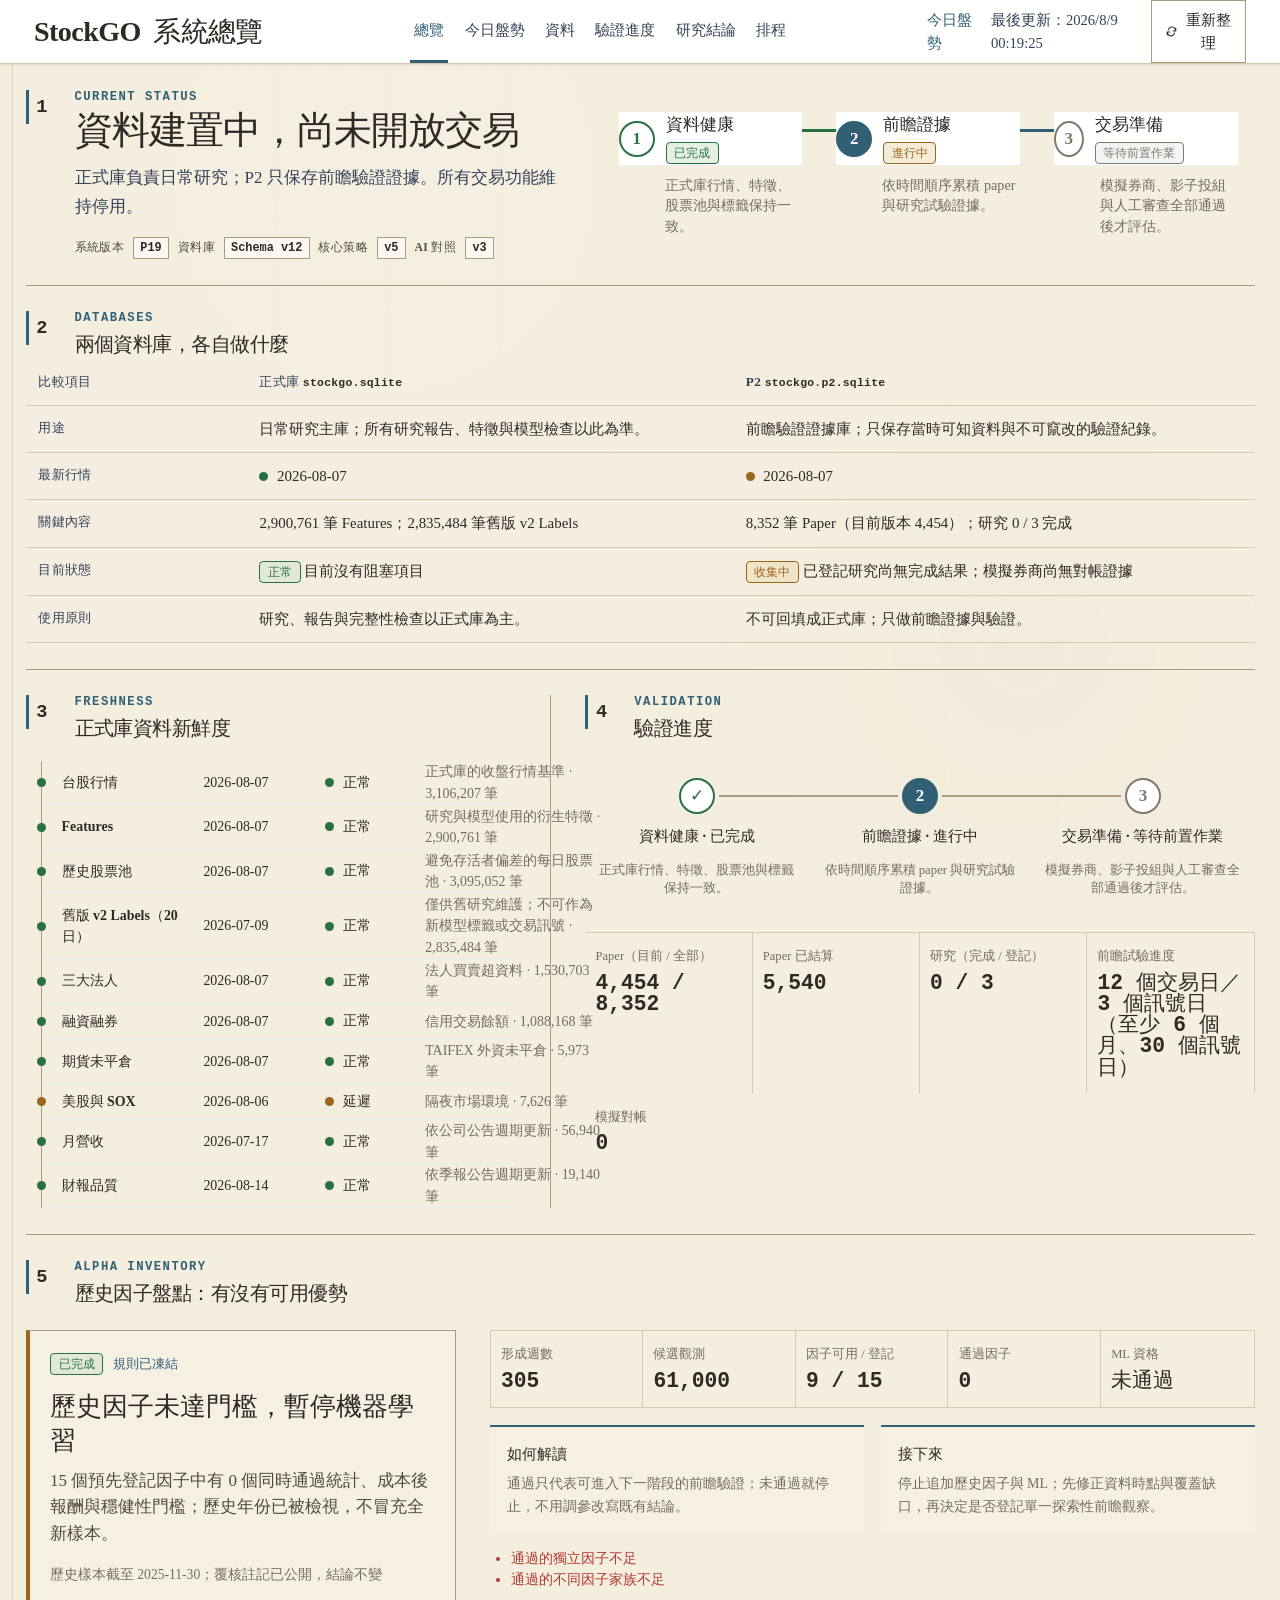
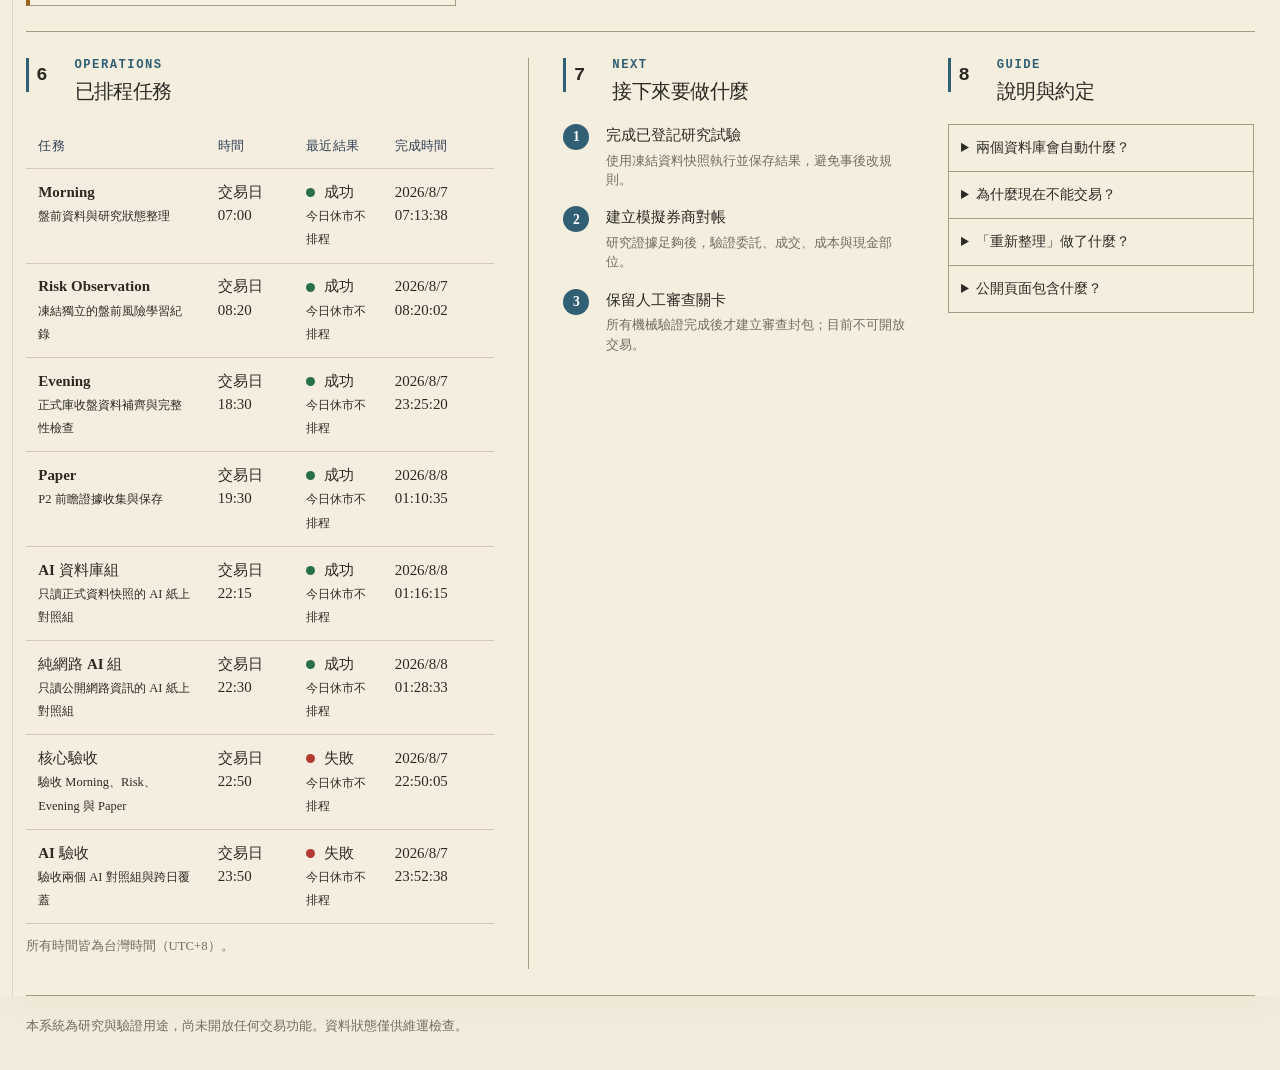
==== commit db152f65: "chore: refresh market snapshot" ====
--- a/index.html
+++ b/index.html
@@ -6,9 +6,9 @@
   <meta name="color-scheme" content="light">
   <meta name="robots" content="noindex,nofollow">
   <meta http-equiv="Content-Security-Policy" content="default-src 'self'; script-src 'self'; style-src 'self'; img-src 'self' data:; object-src 'none'; base-uri 'none'">
-  <meta name="description" content="StockGO 資料、驗證與排程狀態總覽。">
+  <meta name="description" content="StockGO P19；資料庫 Schema v12；核心策略 v5；AI 對照 v3；資料、驗證與排程狀態總覽。">
   <title>StockGO 系統總覽</title>
-  <link rel="stylesheet" href="styles.css?v=paper-ledger-20260719-alpha3">
+  <link rel="stylesheet" href="styles.css?v=version-labels-20260725">
 </head>
 <body>
   <header class="site-header">
@@ -39,6 +39,7 @@
           <p class="eyebrow">CURRENT STATUS</p>
           <h1 id="headline">資料讀取中</h1>
           <p id="summary" class="lead">正在整理正式庫與 P2 驗證庫狀態。</p>
+          <p class="system-version-note"><strong>系統版本</strong><span>P19</span><strong>資料庫</strong><span>Schema v12</span><strong>核心策略</strong><span>v5</span><strong>AI 對照</strong><span>v3</span></p>
         </div>
       </div>
       <ol id="stage-summary" class="stage-summary" aria-label="三階段進度"></ol>
@@ -134,7 +135,7 @@
 
   <footer>本系統為研究與驗證用途，尚未開放任何交易功能。資料狀態僅供維運檢查。</footer>
   <noscript><p class="noscript">請啟用 JavaScript 以顯示狀態資料。</p></noscript>
-  <script src="data/status.js?v=9ebd8845487e"></script>
+  <script src="data/status.js?v=0601f1e770c3"></script>
   <script src="app.js?v=alpha-ops-20260719-3"></script>
 </body>
 </html>
--- a/styles.css
+++ b/styles.css
@@ -163,6 +163,9 @@
 h1 { font-size: clamp(1.65rem, 3vw, 2.45rem); line-height: 1.18; }
 h2 { font-size: 1.18rem; }
 .lead { color: #344157; margin: .65rem 0 0; line-height: 1.7; }
+.system-version-note { display: flex; flex-wrap: wrap; gap: .35rem .5rem; align-items: center; margin: .9rem 0 0; color: var(--muted); font-size: .72rem; line-height: 1.5; }
+.system-version-note strong { color: #514a3f; font-size: .68rem; letter-spacing: .04em; }
+.system-version-note span { padding: .12rem .38rem; border: 1px solid var(--line-strong); background: rgba(255, 255, 255, .5); color: var(--ink); font: 700 .7rem/1.35 ui-monospace, SFMono-Regular, Consolas, monospace; }
 
 .hero { display: grid; grid-template-columns: minmax(420px, .9fr) minmax(600px, 1.1fr); gap: 2.5rem; align-items: center; min-height: 142px; }
 .stage-summary { list-style: none; padding: 0; margin: 0; display: grid; grid-template-columns: repeat(3, 1fr); }
